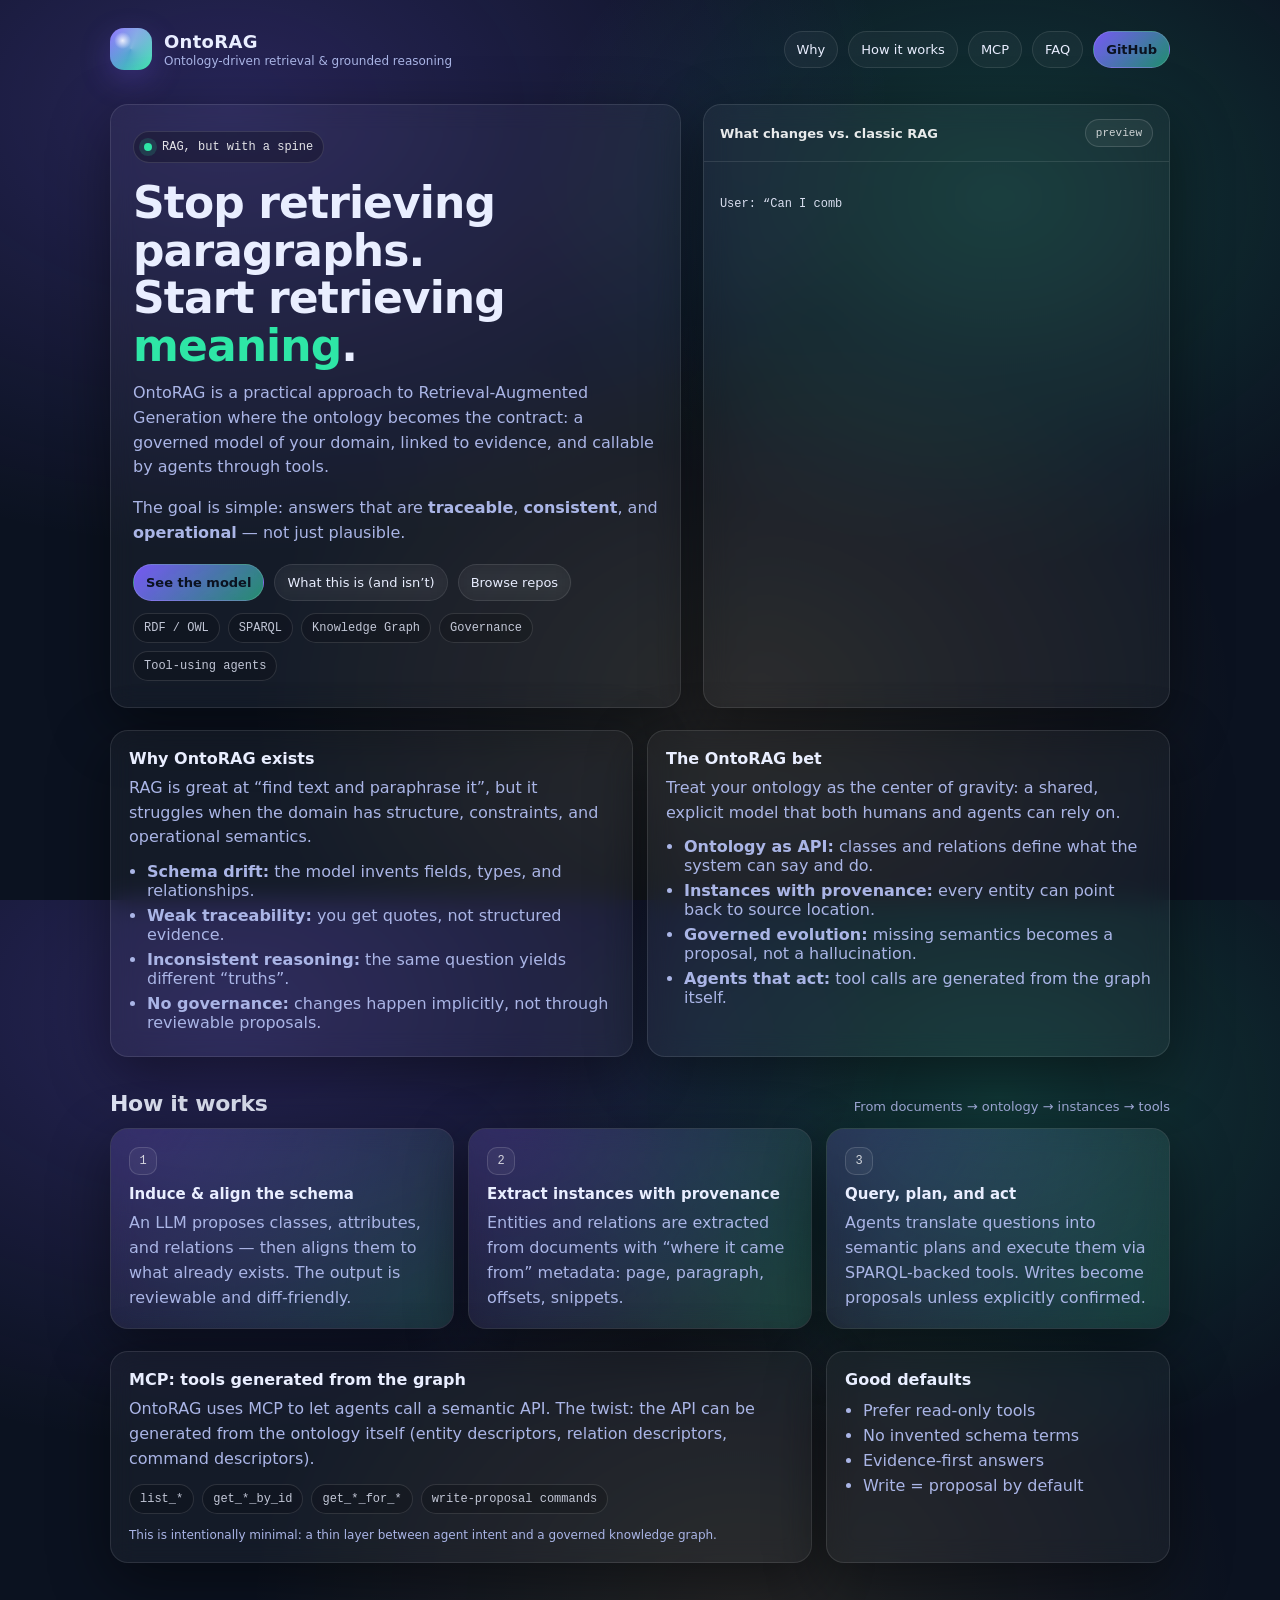
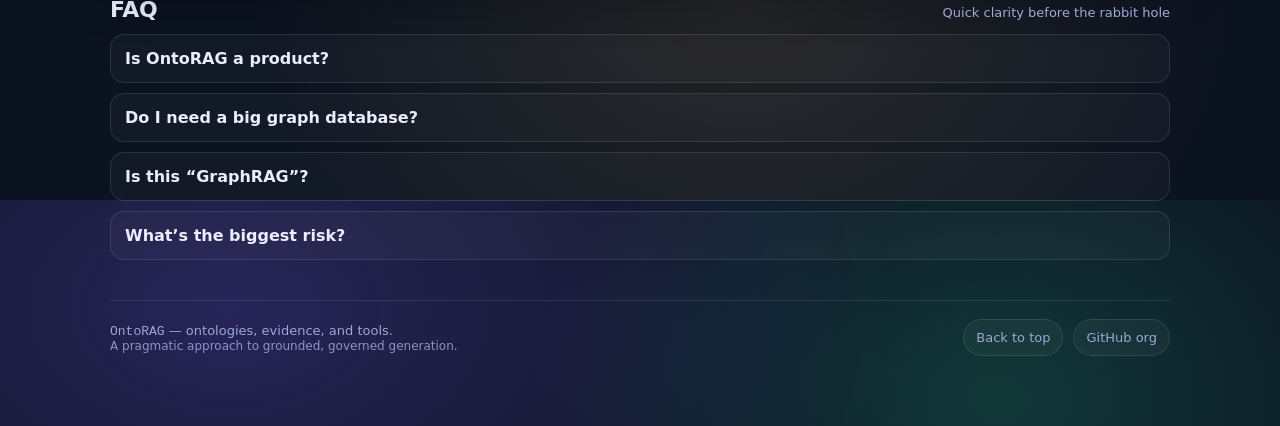
==== index.html @ 4717beee "Add initial index.html with OntoRAG content" ====
<!doctype html>
<html lang="en">
<head>
  <meta charset="utf-8" />
  <meta name="viewport" content="width=device-width, initial-scale=1" />
  <meta name="theme-color" content="#0B1220" />
  <meta name="description" content="OntoRAG — Ontology-driven RAG for governed, explainable knowledge systems." />
  <title>OntoRAG — Ontology-Driven RAG</title>

  <style>
    :root{
      --bg:#0B1220;
      --panel:#0F1A33;
      --text:#E9EEFF;
      --muted:#AAB5E6;
      --line:rgba(255,255,255,.10);
      --accent:#7C5CFF;
      --accent2:#2EE6A6;
      --warning:#FFC857;
      --shadow: 0 18px 60px rgba(0,0,0,.45);
      --radius: 18px;
      --mono: ui-monospace, SFMono-Regular, Menlo, Monaco, Consolas, "Liberation Mono", "Courier New", monospace;
      --sans: ui-sans-serif, system-ui, -apple-system, Segoe UI, Roboto, Helvetica, Arial, "Apple Color Emoji","Segoe UI Emoji";
    }

    *{box-sizing:border-box}
    html,body{height:100%}
    body{
      margin:0;
      font-family:var(--sans);
      color:var(--text);
      background:
        radial-gradient(1200px 800px at 18% 12%, rgba(124,92,255,.25), transparent 55%),
        radial-gradient(900px 700px at 78% 22%, rgba(46,230,166,.18), transparent 52%),
        radial-gradient(900px 700px at 58% 78%, rgba(255,200,87,.10), transparent 55%),
        var(--bg);
      overflow-x:hidden;
    }

    a{color:inherit}
    .wrap{max-width:1100px; margin:0 auto; padding:28px 20px 70px}
    header{
      display:flex; align-items:center; justify-content:space-between;
      gap:16px;
    }
    .brand{
      display:flex; align-items:center; gap:12px;
      text-decoration:none;
    }
    .logo{
      width:42px; height:42px; border-radius:14px;
      background:
        radial-gradient(14px 14px at 30% 30%, rgba(255,255,255,.85), transparent 60%),
        linear-gradient(135deg, rgba(124,92,255,1), rgba(46,230,166,1));
      box-shadow: 0 10px 30px rgba(124,92,255,.25);
      position:relative;
      overflow:hidden;
    }
    .logo::after{
      content:"";
      position:absolute; inset:-40%;
      background: conic-gradient(from 180deg, rgba(255,255,255,.0), rgba(255,255,255,.25), rgba(255,255,255,.0));
      transform:rotate(20deg);
      animation:shine 7s linear infinite;
    }
    @keyframes shine{
      0%{transform:translateX(-20%) rotate(20deg)}
      100%{transform:translateX(20%) rotate(20deg)}
    }
    .brand h1{
      margin:0; font-size:18px; letter-spacing:.3px;
    }
    .brand span{
      display:block; margin-top:2px; font-size:12px; color:var(--muted);
    }

    nav{
      display:flex; gap:10px; flex-wrap:wrap; justify-content:flex-end;
    }
    .btn{
      display:inline-flex; align-items:center; gap:8px;
      padding:10px 12px; border-radius:999px;
      border:1px solid var(--line);
      background: rgba(255,255,255,.04);
      text-decoration:none;
      font-size:13px;
      transition: transform .15s ease, background .15s ease, border-color .15s ease;
      backdrop-filter: blur(10px);
    }
    .btn:hover{transform: translateY(-1px); background: rgba(255,255,255,.06); border-color: rgba(255,255,255,.18)}
    .btn.primary{
      background: linear-gradient(135deg, rgba(124,92,255,.95), rgba(46,230,166,.55));
      border-color: rgba(255,255,255,.14);
      color:#0B1220;
      font-weight:700;
    }

    .hero{
      margin-top:34px;
      display:grid; grid-template-columns: 1.1fr .9fr;
      gap:22px;
      align-items:stretch;
    }
    @media (max-width: 920px){
      .hero{grid-template-columns:1fr}
    }

    .card{
      border:1px solid var(--line);
      border-radius: var(--radius);
      background: rgba(255,255,255,.04);
      box-shadow: var(--shadow);
      backdrop-filter: blur(12px);
    }

    .hero-left{padding:26px 22px}
    .kicker{
      display:inline-flex; align-items:center; gap:10px;
      font-family:var(--mono);
      font-size:12px;
      color:rgba(255,255,255,.88);
      border:1px solid rgba(255,255,255,.12);
      background: rgba(0,0,0,.25);
      padding:8px 10px;
      border-radius:999px;
    }
    .dot{
      width:8px; height:8px; border-radius:99px;
      background: var(--accent2);
      box-shadow: 0 0 0 5px rgba(46,230,166,.15);
    }
    .hero h2{
      margin:16px 0 12px;
      font-size:44px;
      line-height:1.08;
      letter-spacing:-.9px;
    }
    .hero p{
      margin:0 0 16px;
      color:var(--muted);
      font-size:16px;
      line-height:1.55;
      max-width: 62ch;
    }
    .hero .cta{
      margin-top:18px;
      display:flex; gap:10px; flex-wrap:wrap;
    }

    .hero-right{
      padding:0;
      position:relative;
      overflow:hidden;
    }
    .hero-right .topbar{
      display:flex; align-items:center; justify-content:space-between;
      padding:14px 16px;
      border-bottom:1px solid var(--line);
    }
    .hero-right .topbar strong{
      font-size:13px; color:rgba(255,255,255,.90)
    }
    .pill{
      font-family:var(--mono);
      font-size:11px;
      padding:7px 10px;
      border-radius:999px;
      border:1px solid rgba(255,255,255,.14);
      background: rgba(255,255,255,.05);
      color:rgba(255,255,255,.78);
    }
    .terminal{
      padding:14px 16px 18px;
      font-family:var(--mono);
      font-size:12px;
      line-height:1.55;
      color:rgba(233,238,255,.92);
      min-height: 340px;
      white-space:pre-wrap;
    }
    .terminal .muted{color:rgba(170,181,230,.8)}
    .terminal .good{color:rgba(46,230,166,.95)}
    .terminal .warn{color:rgba(255,200,87,.95)}
    .terminal .accent{color:rgba(124,92,255,.95)}
    .terminal .kbd{
      display:inline-block; padding:1px 6px; border-radius:7px;
      border:1px solid rgba(255,255,255,.12);
      background: rgba(255,255,255,.04);
      transform: translateY(-1px);
    }

    .grid{
      margin-top:22px;
      display:grid; gap:14px;
      grid-template-columns: repeat(12, 1fr);
    }
    .g6{grid-column: span 6;}
    .g4{grid-column: span 4;}
    .g8{grid-column: span 8;}
    .g12{grid-column: span 12;}
    @media (max-width: 920px){
      .g6,.g4,.g8{grid-column: span 12;}
    }

    .panel{padding:18px}
    .panel h3{margin:0 0 8px; font-size:16px}
    .panel p{margin:0; color:var(--muted); line-height:1.55}
    .bullets{margin:12px 0 0; padding:0 0 0 18px; color:var(--muted)}
    .bullets li{margin:6px 0}

    .tagrow{display:flex; gap:8px; flex-wrap:wrap; margin-top:12px}
    .tag{
      font-size:12px; padding:7px 10px; border-radius:999px;
      border:1px solid rgba(255,255,255,.12);
      background: rgba(0,0,0,.18);
      color: rgba(233,238,255,.82);
      font-family: var(--mono);
    }

    .section-title{
      margin:34px 0 12px;
      display:flex; align-items:baseline; justify-content:space-between; gap:12px;
    }
    .section-title h2{
      margin:0;
      font-size:22px;
      letter-spacing:-.3px;
    }
    .section-title span{
      color:var(--muted);
      font-size:13px;
    }

    .steps{
      display:grid; grid-template-columns: repeat(12, 1fr); gap:14px;
    }
    .step{grid-column: span 4; padding:18px; position:relative; overflow:hidden}
    @media (max-width: 920px){ .step{grid-column: span 12;} }
    .step .num{
      font-family:var(--mono);
      font-size:12px;
      color:rgba(255,255,255,.78);
      border:1px solid rgba(255,255,255,.14);
      display:inline-flex;
      width:28px; height:28px; align-items:center; justify-content:center;
      border-radius:10px;
      background: rgba(255,255,255,.05);
    }
    .step h4{margin:10px 0 8px; font-size:15px}
    .step p{margin:0; color:var(--muted); line-height:1.55}
    .step::before{
      content:"";
      position:absolute; inset:-60%;
      background: radial-gradient(circle at 30% 30%, rgba(124,92,255,.18), transparent 55%),
                  radial-gradient(circle at 70% 60%, rgba(46,230,166,.12), transparent 55%);
      transform: rotate(10deg);
    }
    .step > *{position:relative}

    .faq details{
      border:1px solid var(--line);
      border-radius: 14px;
      padding: 14px 14px;
      background: rgba(255,255,255,.03);
      margin: 10px 0;
    }
    .faq summary{
      cursor:pointer;
      list-style:none;
      font-weight:600;
    }
    .faq summary::-webkit-details-marker{display:none}
    .faq p{margin:10px 0 0; color:var(--muted); line-height:1.55}

    footer{
      margin-top:40px;
      padding-top:18px;
      border-top:1px solid var(--line);
      display:flex; align-items:center; justify-content:space-between; gap:12px;
      flex-wrap:wrap;
      color:rgba(170,181,230,.9);
      font-size:13px;
    }
    .mono{font-family:var(--mono)}
    .tiny{font-size:12px; color:rgba(170,181,230,.78)}
  </style>
</head>

<body>
  <div class="wrap">
    <header>
      <a class="brand" href="#">
        <div class="logo" aria-hidden="true"></div>
        <div>
          <h1>OntoRAG</h1>
          <span>Ontology-driven retrieval & grounded reasoning</span>
        </div>
      </a>

      <nav>
        <a class="btn" href="#why">Why</a>
        <a class="btn" href="#how">How it works</a>
        <a class="btn" href="#mcp">MCP</a>
        <a class="btn" href="#faq">FAQ</a>
        <a class="btn primary" href="https://github.com/ontorag" target="_blank" rel="noreferrer">GitHub</a>
      </nav>
    </header>

    <section class="hero">
      <div class="card hero-left">
        <div class="kicker">
          <span class="dot" aria-hidden="true"></span>
          <span class="mono">RAG, but with a spine</span>
        </div>

        <h2>Stop retrieving paragraphs.<br/>Start retrieving <span style="color:var(--accent2)">meaning</span>.</h2>

        <p>
          OntoRAG is a practical approach to Retrieval-Augmented Generation where the ontology becomes the contract:
          a governed model of your domain, linked to evidence, and callable by agents through tools.
        </p>

        <p>
          The goal is simple: answers that are <strong>traceable</strong>, <strong>consistent</strong>,
          and <strong>operational</strong> — not just plausible.
        </p>

        <div class="cta">
          <a class="btn primary" href="#how">See the model</a>
          <a class="btn" href="#faq">What this is (and isn’t)</a>
          <a class="btn" href="https://github.com/ontorag" target="_blank" rel="noreferrer">Browse repos</a>
        </div>

        <div class="tagrow">
          <span class="tag">RDF / OWL</span>
          <span class="tag">SPARQL</span>
          <span class="tag">Knowledge Graph</span>
          <span class="tag">Governance</span>
          <span class="tag">Tool-using agents</span>
        </div>
      </div>

      <div class="card hero-right" aria-label="Live overview">
        <div class="topbar">
          <strong>What changes vs. classic RAG</strong>
          <span class="pill">preview</span>
        </div>
        <div class="terminal" id="terminal">
<span class="muted">User:</span> “Can I combine <span class="accent">Seraph</span> + <span class="accent">Syndicate</span> backgrounds?”
<span class="muted">Classic RAG:</span> retrieves chunks → summarizes → might miss constraints

<span class="good">OntoRAG:</span>
1) Map question to ontology: <span class="accent">Background</span>, <span class="accent">canCombineWith</span> (if defined)
2) Query instances + rules (SPARQL)
3) Answer with evidence & provenance
4) If missing rule: propose schema addition (governed)

<span class="warn">Result:</span> grounded answer, plus a clean “what’s missing” report.
        </div>
      </div>
    </section>

    <div class="grid" id="why">
      <div class="card panel g6">
        <h3>Why OntoRAG exists</h3>
        <p>
          RAG is great at “find text and paraphrase it”, but it struggles when the domain has
          structure, constraints, and operational semantics.
        </p>
        <ul class="bullets">
          <li><strong>Schema drift:</strong> the model invents fields, types, and relationships.</li>
          <li><strong>Weak traceability:</strong> you get quotes, not structured evidence.</li>
          <li><strong>Inconsistent reasoning:</strong> the same question yields different “truths”.</li>
          <li><strong>No governance:</strong> changes happen implicitly, not through reviewable proposals.</li>
        </ul>
      </div>

      <div class="card panel g6">
        <h3>The OntoRAG bet</h3>
        <p>
          Treat your ontology as the center of gravity: a shared, explicit model that both humans and agents can rely on.
        </p>
        <ul class="bullets">
          <li><strong>Ontology as API:</strong> classes and relations define what the system can say and do.</li>
          <li><strong>Instances with provenance:</strong> every entity can point back to source location.</li>
          <li><strong>Governed evolution:</strong> missing semantics becomes a proposal, not a hallucination.</li>
          <li><strong>Agents that act:</strong> tool calls are generated from the graph itself.</li>
        </ul>
      </div>
    </div>

    <div class="section-title" id="how">
      <h2>How it works</h2>
      <span>From documents → ontology → instances → tools</span>
    </div>

    <div class="steps">
      <div class="card step">
        <div class="num">1</div>
        <h4>Induce & align the schema</h4>
        <p>
          An LLM proposes classes, attributes, and relations — then aligns them to what already exists.
          The output is reviewable and diff-friendly.
        </p>
      </div>

      <div class="card step">
        <div class="num">2</div>
        <h4>Extract instances with provenance</h4>
        <p>
          Entities and relations are extracted from documents with “where it came from” metadata:
          page, paragraph, offsets, snippets.
        </p>
      </div>

      <div class="card step">
        <div class="num">3</div>
        <h4>Query, plan, and act</h4>
        <p>
          Agents translate questions into semantic plans and execute them via SPARQL-backed tools.
          Writes become proposals unless explicitly confirmed.
        </p>
      </div>
    </div>

    <div class="grid" id="mcp">
      <div class="card panel g8">
        <h3>MCP: tools generated from the graph</h3>
        <p>
          OntoRAG uses MCP to let agents call a semantic API. The twist: the API can be generated from
          the ontology itself (entity descriptors, relation descriptors, command descriptors).
        </p>
        <div class="tagrow">
          <span class="tag">list_*</span>
          <span class="tag">get_*_by_id</span>
          <span class="tag">get_*_for_*</span>
          <span class="tag">write-proposal commands</span>
        </div>
        <p style="margin-top:12px" class="tiny">
          This is intentionally minimal: a thin layer between agent intent and a governed knowledge graph.
        </p>
      </div>

      <div class="card panel g4">
        <h3>Good defaults</h3>
        <ul class="bullets">
          <li>Prefer read-only tools</li>
          <li>No invented schema terms</li>
          <li>Evidence-first answers</li>
          <li>Write = proposal by default</li>
        </ul>
      </div>
    </div>

    <div class="section-title" id="faq">
      <h2>FAQ</h2>
      <span>Quick clarity before the rabbit hole</span>
    </div>

    <div class="faq">
      <details>
        <summary>Is OntoRAG a product?</summary>
        <p>
          Not (yet). Think of it as a reference architecture and an open toolkit that can evolve into product(s).
          The focus is on reproducible patterns: schema cards, provenance, semantic diffs, and tool-driven agents.
        </p>
      </details>

      <details>
        <summary>Do I need a big graph database?</summary>
        <p>
          No. For small/medium setups, two Turtle files (ontology + instances) can be enough.
          As volume grows, you can switch to a SPARQL backend (Blazegraph, QLever, etc.) without changing the mental model.
        </p>
      </details>

      <details>
        <summary>Is this “GraphRAG”?</summary>
        <p>
          It’s adjacent. OntoRAG is about making the ontology explicit and governed, and using it to generate
          reliable tool calls. Graph retrieval is part of it, but the emphasis is on semantic contracts and stewardship.
        </p>
      </details>

      <details>
        <summary>What’s the biggest risk?</summary>
        <p>
          Alignment quality. If extraction drifts or mappings are sloppy, the graph becomes noisy.
          OntoRAG assumes governance: review loops, confidence thresholds, and “propose, don’t overwrite”.
        </p>
      </details>
    </div>

    <footer>
      <div>
        <span class="mono">OntoRAG</span> — ontologies, evidence, and tools.
        <div class="tiny">A pragmatic approach to grounded, governed generation.</div>
      </div>
      <div style="display:flex; gap:10px; flex-wrap:wrap; justify-content:flex-end;">
        <a class="btn" href="#top" onclick="window.scrollTo({top:0,behavior:'smooth'}); return false;">Back to top</a>
        <a class="btn" href="https://github.com/ontorag" target="_blank" rel="noreferrer">GitHub org</a>
      </div>
    </footer>
  </div>

  <script>
    // Tiny terminal “typing” effect: subtle, not cringe.
    (function(){
      const el = document.getElementById("terminal");
      const full = el.textContent;
      el.textContent = "";
      let i = 0;
      const speed = 6; // lower = faster
      function tick(){
        i += 2;
        el.textContent = full.slice(0, i);
        if (i < full.length) requestAnimationFrame(tick);
      }
      // start only after first paint
      requestAnimationFrame(tick);
    })();
  </script>
</body>
</html>
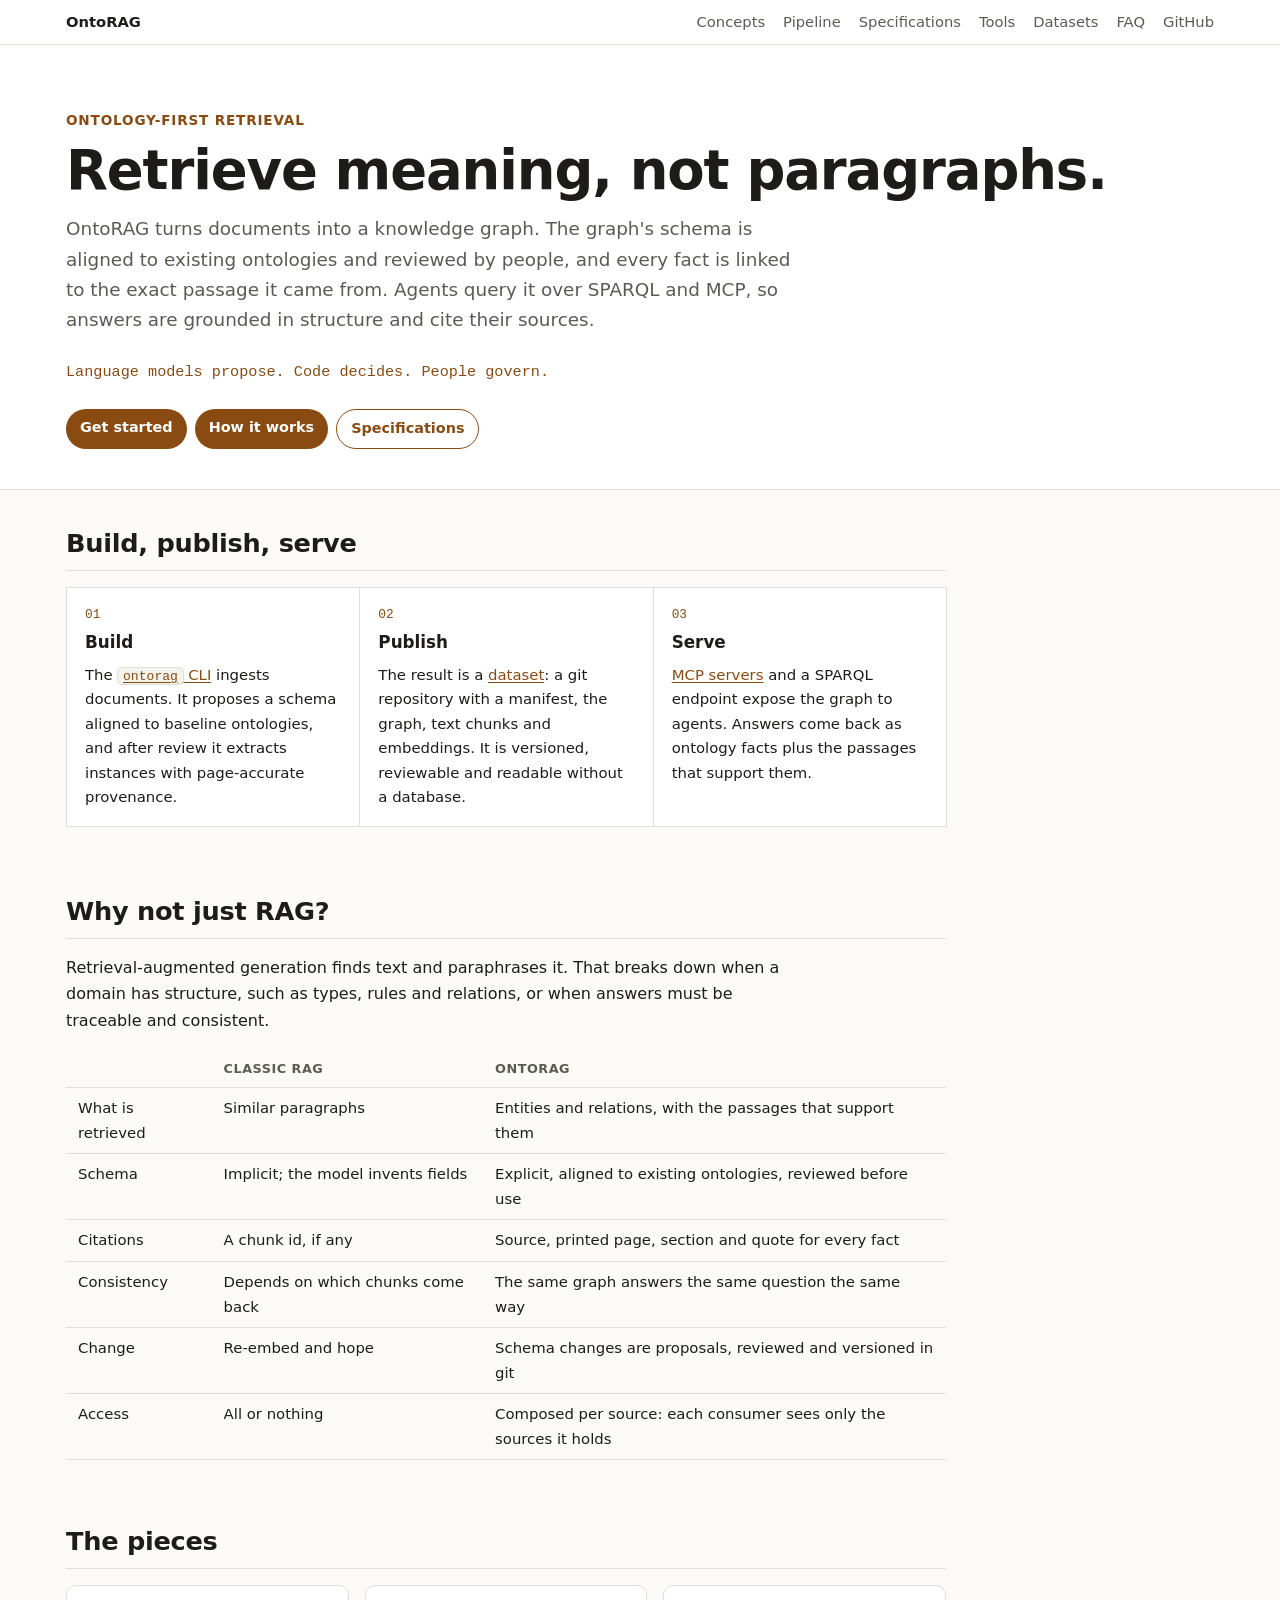
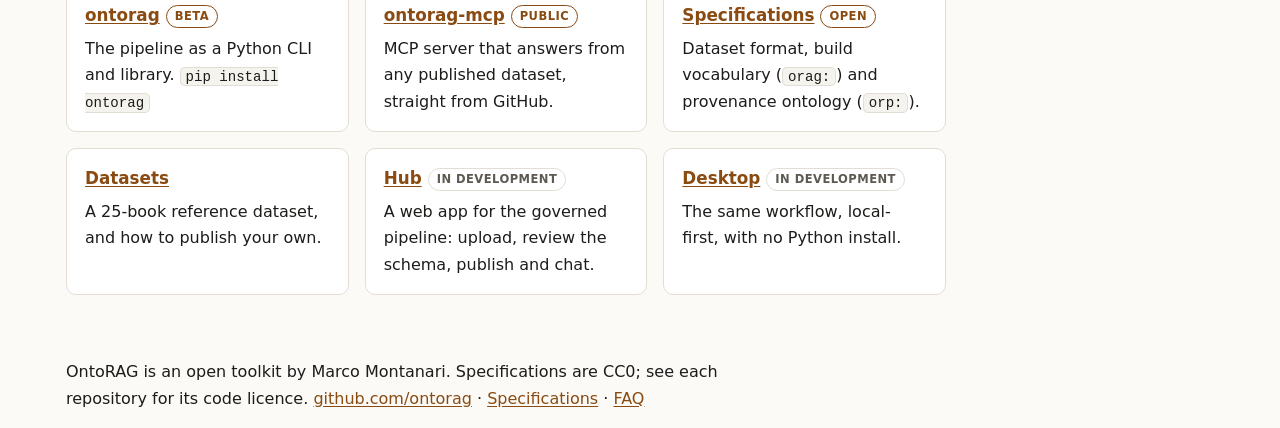
==== commit efa47b8e: "Restructure ontorag.org into a multi-page site Home, Concepts, Pipeline, Specifications, Tools, Data" ====
--- a/index.html
+++ b/index.html
@@ -1,524 +1,81 @@
 <!doctype html>
 <html lang="en">
 <head>
-  <meta charset="utf-8" />
-  <meta name="viewport" content="width=device-width, initial-scale=1" />
-  <meta name="theme-color" content="#0B1220" />
-  <meta name="description" content="OntoRAG — Ontology-driven RAG for governed, explainable knowledge systems." />
-  <title>OntoRAG — Ontology-Driven RAG</title>
+<meta charset="utf-8">
+<meta name="viewport" content="width=device-width, initial-scale=1">
+<title>OntoRAG</title>
+<meta name="description" content="OntoRAG turns documents into a governed knowledge graph, linked to the passages it came from, and serves it to agents over SPARQL and MCP.">
+<link rel="stylesheet" href="assets/site.css">
+<link rel="icon" href="assets/favicon.svg" type="image/svg+xml">
+</head>
+<body>
+<nav class="sitebar" aria-label="OntoRAG">
+  <div class="wrap">
+    <a class="brand" href="./">OntoRAG</a>
+    <a href="concepts/">Concepts</a>
+    <a href="pipeline/">Pipeline</a>
+    <a href="specs/">Specifications</a>
+    <a href="tools/">Tools</a>
+    <a href="datasets/">Datasets</a>
+    <a href="faq/">FAQ</a>
+    <a href="https://github.com/ontorag">GitHub</a>
+  </div>
+</nav>
 
-  <style>
-    :root{
-      --bg:#0B1220;
-      --panel:#0F1A33;
-      --text:#E9EEFF;
-      --muted:#AAB5E6;
-      --line:rgba(255,255,255,.10);
-      --accent:#7C5CFF;
-      --accent2:#2EE6A6;
-      --warning:#FFC857;
-      --shadow: 0 18px 60px rgba(0,0,0,.45);
-      --radius: 18px;
-      --mono: ui-monospace, SFMono-Regular, Menlo, Monaco, Consolas, "Liberation Mono", "Courier New", monospace;
-      --sans: ui-sans-serif, system-ui, -apple-system, Segoe UI, Roboto, Helvetica, Arial, "Apple Color Emoji","Segoe UI Emoji";
-    }
-
-    *{box-sizing:border-box}
-    html,body{height:100%}
-    body{
-      margin:0;
-      font-family:var(--sans);
-      color:var(--text);
-      background:
-        radial-gradient(1200px 800px at 18% 12%, rgba(124,92,255,.25), transparent 55%),
-        radial-gradient(900px 700px at 78% 22%, rgba(46,230,166,.18), transparent 52%),
-        radial-gradient(900px 700px at 58% 78%, rgba(255,200,87,.10), transparent 55%),
-        var(--bg);
-      overflow-x:hidden;
-    }
-
-    a{color:inherit}
-    .wrap{max-width:1100px; margin:0 auto; padding:28px 20px 70px}
-    header{
-      display:flex; align-items:center; justify-content:space-between;
-      gap:16px;
-    }
-    .brand{
-      display:flex; align-items:center; gap:12px;
-      text-decoration:none;
-    }
-    .logo{
-      width:42px; height:42px; border-radius:14px;
-      background:
-        radial-gradient(14px 14px at 30% 30%, rgba(255,255,255,.85), transparent 60%),
-        linear-gradient(135deg, rgba(124,92,255,1), rgba(46,230,166,1));
-      box-shadow: 0 10px 30px rgba(124,92,255,.25);
-      position:relative;
-      overflow:hidden;
-    }
-    .logo::after{
-      content:"";
-      position:absolute; inset:-40%;
-      background: conic-gradient(from 180deg, rgba(255,255,255,.0), rgba(255,255,255,.25), rgba(255,255,255,.0));
-      transform:rotate(20deg);
-      animation:shine 7s linear infinite;
-    }
-    @keyframes shine{
-      0%{transform:translateX(-20%) rotate(20deg)}
-      100%{transform:translateX(20%) rotate(20deg)}
-    }
-    .brand h1{
-      margin:0; font-size:18px; letter-spacing:.3px;
-    }
-    .brand span{
-      display:block; margin-top:2px; font-size:12px; color:var(--muted);
-    }
-
-    nav{
-      display:flex; gap:10px; flex-wrap:wrap; justify-content:flex-end;
-    }
-    .btn{
-      display:inline-flex; align-items:center; gap:8px;
-      padding:10px 12px; border-radius:999px;
-      border:1px solid var(--line);
-      background: rgba(255,255,255,.04);
-      text-decoration:none;
-      font-size:13px;
-      transition: transform .15s ease, background .15s ease, border-color .15s ease;
-      backdrop-filter: blur(10px);
-    }
-    .btn:hover{transform: translateY(-1px); background: rgba(255,255,255,.06); border-color: rgba(255,255,255,.18)}
-    .btn.primary{
-      background: linear-gradient(135deg, rgba(124,92,255,.95), rgba(46,230,166,.55));
-      border-color: rgba(255,255,255,.14);
-      color:#0B1220;
-      font-weight:700;
-    }
-
-    .hero{
-      margin-top:34px;
-      display:grid; grid-template-columns: 1.1fr .9fr;
-      gap:22px;
-      align-items:stretch;
-    }
-    @media (max-width: 920px){
-      .hero{grid-template-columns:1fr}
-    }
-
-    .card{
-      border:1px solid var(--line);
-      border-radius: var(--radius);
-      background: rgba(255,255,255,.04);
-      box-shadow: var(--shadow);
-      backdrop-filter: blur(12px);
-    }
-
-    .hero-left{padding:26px 22px}
-    .kicker{
-      display:inline-flex; align-items:center; gap:10px;
-      font-family:var(--mono);
-      font-size:12px;
-      color:rgba(255,255,255,.88);
-      border:1px solid rgba(255,255,255,.12);
-      background: rgba(0,0,0,.25);
-      padding:8px 10px;
-      border-radius:999px;
-    }
-    .dot{
-      width:8px; height:8px; border-radius:99px;
-      background: var(--accent2);
-      box-shadow: 0 0 0 5px rgba(46,230,166,.15);
-    }
-    .hero h2{
-      margin:16px 0 12px;
-      font-size:44px;
-      line-height:1.08;
-      letter-spacing:-.9px;
-    }
-    .hero p{
-      margin:0 0 16px;
-      color:var(--muted);
-      font-size:16px;
-      line-height:1.55;
-      max-width: 62ch;
-    }
-    .hero .cta{
-      margin-top:18px;
-      display:flex; gap:10px; flex-wrap:wrap;
-    }
-
-    .hero-right{
-      padding:0;
-      position:relative;
-      overflow:hidden;
-    }
-    .hero-right .topbar{
-      display:flex; align-items:center; justify-content:space-between;
-      padding:14px 16px;
-      border-bottom:1px solid var(--line);
-    }
-    .hero-right .topbar strong{
-      font-size:13px; color:rgba(255,255,255,.90)
-    }
-    .pill{
-      font-family:var(--mono);
-      font-size:11px;
-      padding:7px 10px;
-      border-radius:999px;
-      border:1px solid rgba(255,255,255,.14);
-      background: rgba(255,255,255,.05);
-      color:rgba(255,255,255,.78);
-    }
-    .terminal{
-      padding:14px 16px 18px;
-      font-family:var(--mono);
-      font-size:12px;
-      line-height:1.55;
-      color:rgba(233,238,255,.92);
-      min-height: 340px;
-      white-space:pre-wrap;
-    }
-    .terminal .muted{color:rgba(170,181,230,.8)}
-    .terminal .good{color:rgba(46,230,166,.95)}
-    .terminal .warn{color:rgba(255,200,87,.95)}
-    .terminal .accent{color:rgba(124,92,255,.95)}
-    .terminal .kbd{
-      display:inline-block; padding:1px 6px; border-radius:7px;
-      border:1px solid rgba(255,255,255,.12);
-      background: rgba(255,255,255,.04);
-      transform: translateY(-1px);
-    }
-
-    .grid{
-      margin-top:22px;
-      display:grid; gap:14px;
-      grid-template-columns: repeat(12, 1fr);
-    }
-    .g6{grid-column: span 6;}
-    .g4{grid-column: span 4;}
-    .g8{grid-column: span 8;}
-    .g12{grid-column: span 12;}
-    @media (max-width: 920px){
-      .g6,.g4,.g8{grid-column: span 12;}
-    }
-
-    .panel{padding:18px}
-    .panel h3{margin:0 0 8px; font-size:16px}
-    .panel p{margin:0; color:var(--muted); line-height:1.55}
-    .bullets{margin:12px 0 0; padding:0 0 0 18px; color:var(--muted)}
-    .bullets li{margin:6px 0}
-
-    .tagrow{display:flex; gap:8px; flex-wrap:wrap; margin-top:12px}
-    .tag{
-      font-size:12px; padding:7px 10px; border-radius:999px;
-      border:1px solid rgba(255,255,255,.12);
-      background: rgba(0,0,0,.18);
-      color: rgba(233,238,255,.82);
-      font-family: var(--mono);
-    }
-
-    .section-title{
-      margin:34px 0 12px;
-      display:flex; align-items:baseline; justify-content:space-between; gap:12px;
-    }
-    .section-title h2{
-      margin:0;
-      font-size:22px;
-      letter-spacing:-.3px;
-    }
-    .section-title span{
-      color:var(--muted);
-      font-size:13px;
-    }
-
-    .steps{
-      display:grid; grid-template-columns: repeat(12, 1fr); gap:14px;
-    }
-    .step{grid-column: span 4; padding:18px; position:relative; overflow:hidden}
-    @media (max-width: 920px){ .step{grid-column: span 12;} }
-    .step .num{
-      font-family:var(--mono);
-      font-size:12px;
-      color:rgba(255,255,255,.78);
-      border:1px solid rgba(255,255,255,.14);
-      display:inline-flex;
-      width:28px; height:28px; align-items:center; justify-content:center;
-      border-radius:10px;
-      background: rgba(255,255,255,.05);
-    }
-    .step h4{margin:10px 0 8px; font-size:15px}
-    .step p{margin:0; color:var(--muted); line-height:1.55}
-    .step::before{
-      content:"";
-      position:absolute; inset:-60%;
-      background: radial-gradient(circle at 30% 30%, rgba(124,92,255,.18), transparent 55%),
-                  radial-gradient(circle at 70% 60%, rgba(46,230,166,.12), transparent 55%);
-      transform: rotate(10deg);
-    }
-    .step > *{position:relative}
-
-    .faq details{
-      border:1px solid var(--line);
-      border-radius: 14px;
-      padding: 14px 14px;
-      background: rgba(255,255,255,.03);
-      margin: 10px 0;
-    }
-    .faq summary{
-      cursor:pointer;
-      list-style:none;
-      font-weight:600;
-    }
-    .faq summary::-webkit-details-marker{display:none}
-    .faq p{margin:10px 0 0; color:var(--muted); line-height:1.55}
-
-    footer{
-      margin-top:40px;
-      padding-top:18px;
-      border-top:1px solid var(--line);
-      display:flex; align-items:center; justify-content:space-between; gap:12px;
-      flex-wrap:wrap;
-      color:rgba(170,181,230,.9);
-      font-size:13px;
-    }
-    .mono{font-family:var(--mono)}
-    .tiny{font-size:12px; color:rgba(170,181,230,.78)}
-  </style>
-</head>
-
-<body>
+<header class="masthead hero">
   <div class="wrap">
-    <header>
-      <a class="brand" href="#">
-        <div class="logo" aria-hidden="true"></div>
-        <div>
-          <h1>OntoRAG</h1>
-          <span>Ontology-driven retrieval & grounded reasoning</span>
-        </div>
-      </a>
-
-      <nav>
-        <a class="btn" href="#why">Why</a>
-        <a class="btn" href="#how">How it works</a>
-        <a class="btn" href="#mcp">MCP</a>
-        <a class="btn" href="#faq">FAQ</a>
-        <a class="btn primary" href="https://github.com/ontorag" target="_blank" rel="noreferrer">GitHub</a>
-      </nav>
-    </header>
-
-    <section class="hero">
-      <div class="card hero-left">
-        <div class="kicker">
-          <span class="dot" aria-hidden="true"></span>
-          <span class="mono">RAG, but with a spine</span>
-        </div>
-
-        <h2>Stop retrieving paragraphs.<br/>Start retrieving <span style="color:var(--accent2)">meaning</span>.</h2>
-
-        <p>
-          OntoRAG is a practical approach to Retrieval-Augmented Generation where the ontology becomes the contract:
-          a governed model of your domain, linked to evidence, and callable by agents through tools.
-        </p>
-
-        <p>
-          The goal is simple: answers that are <strong>traceable</strong>, <strong>consistent</strong>,
-          and <strong>operational</strong> — not just plausible.
-        </p>
-
-        <div class="cta">
-          <a class="btn primary" href="#how">See the model</a>
-          <a class="btn" href="#faq">What this is (and isn’t)</a>
-          <a class="btn" href="https://github.com/ontorag" target="_blank" rel="noreferrer">Browse repos</a>
-        </div>
-
-        <div class="tagrow">
-          <span class="tag">RDF / OWL</span>
-          <span class="tag">SPARQL</span>
-          <span class="tag">Knowledge Graph</span>
-          <span class="tag">Governance</span>
-          <span class="tag">Tool-using agents</span>
-        </div>
-      </div>
-
-      <div class="card hero-right" aria-label="Live overview">
-        <div class="topbar">
-          <strong>What changes vs. classic RAG</strong>
-          <span class="pill">preview</span>
-        </div>
-        <div class="terminal" id="terminal">
-<span class="muted">User:</span> “Can I combine <span class="accent">Seraph</span> + <span class="accent">Syndicate</span> backgrounds?”
-<span class="muted">Classic RAG:</span> retrieves chunks → summarizes → might miss constraints
-
-<span class="good">OntoRAG:</span>
-1) Map question to ontology: <span class="accent">Background</span>, <span class="accent">canCombineWith</span> (if defined)
-2) Query instances + rules (SPARQL)
-3) Answer with evidence & provenance
-4) If missing rule: propose schema addition (governed)
-
-<span class="warn">Result:</span> grounded answer, plus a clean “what’s missing” report.
-        </div>
-      </div>
-    </section>
-
-    <div class="grid" id="why">
-      <div class="card panel g6">
-        <h3>Why OntoRAG exists</h3>
-        <p>
-          RAG is great at “find text and paraphrase it”, but it struggles when the domain has
-          structure, constraints, and operational semantics.
-        </p>
-        <ul class="bullets">
-          <li><strong>Schema drift:</strong> the model invents fields, types, and relationships.</li>
-          <li><strong>Weak traceability:</strong> you get quotes, not structured evidence.</li>
-          <li><strong>Inconsistent reasoning:</strong> the same question yields different “truths”.</li>
-          <li><strong>No governance:</strong> changes happen implicitly, not through reviewable proposals.</li>
-        </ul>
-      </div>
-
-      <div class="card panel g6">
-        <h3>The OntoRAG bet</h3>
-        <p>
-          Treat your ontology as the center of gravity: a shared, explicit model that both humans and agents can rely on.
-        </p>
-        <ul class="bullets">
-          <li><strong>Ontology as API:</strong> classes and relations define what the system can say and do.</li>
-          <li><strong>Instances with provenance:</strong> every entity can point back to source location.</li>
-          <li><strong>Governed evolution:</strong> missing semantics becomes a proposal, not a hallucination.</li>
-          <li><strong>Agents that act:</strong> tool calls are generated from the graph itself.</li>
-        </ul>
-      </div>
-    </div>
-
-    <div class="section-title" id="how">
-      <h2>How it works</h2>
-      <span>From documents → ontology → instances → tools</span>
-    </div>
-
-    <div class="steps">
-      <div class="card step">
-        <div class="num">1</div>
-        <h4>Induce & align the schema</h4>
-        <p>
-          An LLM proposes classes, attributes, and relations — then aligns them to what already exists.
-          The output is reviewable and diff-friendly.
-        </p>
-      </div>
-
-      <div class="card step">
-        <div class="num">2</div>
-        <h4>Extract instances with provenance</h4>
-        <p>
-          Entities and relations are extracted from documents with “where it came from” metadata:
-          page, paragraph, offsets, snippets.
-        </p>
-      </div>
-
-      <div class="card step">
-        <div class="num">3</div>
-        <h4>Query, plan, and act</h4>
-        <p>
-          Agents translate questions into semantic plans and execute them via SPARQL-backed tools.
-          Writes become proposals unless explicitly confirmed.
-        </p>
-      </div>
-    </div>
-
-    <div class="grid" id="mcp">
-      <div class="card panel g8">
-        <h3>MCP: tools generated from the graph</h3>
-        <p>
-          OntoRAG uses MCP to let agents call a semantic API. The twist: the API can be generated from
-          the ontology itself (entity descriptors, relation descriptors, command descriptors).
-        </p>
-        <div class="tagrow">
-          <span class="tag">list_*</span>
-          <span class="tag">get_*_by_id</span>
-          <span class="tag">get_*_for_*</span>
-          <span class="tag">write-proposal commands</span>
-        </div>
-        <p style="margin-top:12px" class="tiny">
-          This is intentionally minimal: a thin layer between agent intent and a governed knowledge graph.
-        </p>
-      </div>
-
-      <div class="card panel g4">
-        <h3>Good defaults</h3>
-        <ul class="bullets">
-          <li>Prefer read-only tools</li>
-          <li>No invented schema terms</li>
-          <li>Evidence-first answers</li>
-          <li>Write = proposal by default</li>
-        </ul>
-      </div>
-    </div>
-
-    <div class="section-title" id="faq">
-      <h2>FAQ</h2>
-      <span>Quick clarity before the rabbit hole</span>
-    </div>
-
-    <div class="faq">
-      <details>
-        <summary>Is OntoRAG a product?</summary>
-        <p>
-          Not (yet). Think of it as a reference architecture and an open toolkit that can evolve into product(s).
-          The focus is on reproducible patterns: schema cards, provenance, semantic diffs, and tool-driven agents.
-        </p>
-      </details>
-
-      <details>
-        <summary>Do I need a big graph database?</summary>
-        <p>
-          No. For small/medium setups, two Turtle files (ontology + instances) can be enough.
-          As volume grows, you can switch to a SPARQL backend (Blazegraph, QLever, etc.) without changing the mental model.
-        </p>
-      </details>
-
-      <details>
-        <summary>Is this “GraphRAG”?</summary>
-        <p>
-          It’s adjacent. OntoRAG is about making the ontology explicit and governed, and using it to generate
-          reliable tool calls. Graph retrieval is part of it, but the emphasis is on semantic contracts and stewardship.
-        </p>
-      </details>
-
-      <details>
-        <summary>What’s the biggest risk?</summary>
-        <p>
-          Alignment quality. If extraction drifts or mappings are sloppy, the graph becomes noisy.
-          OntoRAG assumes governance: review loops, confidence thresholds, and “propose, don’t overwrite”.
-        </p>
-      </details>
-    </div>
-
-    <footer>
-      <div>
-        <span class="mono">OntoRAG</span> — ontologies, evidence, and tools.
-        <div class="tiny">A pragmatic approach to grounded, governed generation.</div>
-      </div>
-      <div style="display:flex; gap:10px; flex-wrap:wrap; justify-content:flex-end;">
-        <a class="btn" href="#top" onclick="window.scrollTo({top:0,behavior:'smooth'}); return false;">Back to top</a>
-        <a class="btn" href="https://github.com/ontorag" target="_blank" rel="noreferrer">GitHub org</a>
-      </div>
-    </footer>
+    <p class="eyebrow">Ontology-first retrieval</p>
+    <h1>Retrieve meaning, not paragraphs.</h1>
+    <p class="lede">OntoRAG turns documents into a knowledge graph. The graph's schema is aligned to existing ontologies and reviewed by people, and every fact is linked to the exact passage it came from. Agents query it over SPARQL and MCP, so answers are grounded in structure and cite their sources.</p>
+    <p class="motto">Language models propose. Code decides. People govern.</p>
+    <p class="downloads">
+      <a class="button" href="pipeline/">Get started</a>
+      <a class="button" href="concepts/">How it works</a>
+      <a class="button ghost" href="specs/">Specifications</a>
+    </p>
   </div>
-
-  <script>
-    // Tiny terminal “typing” effect: subtle, not cringe.
-    (function(){
-      const el = document.getElementById("terminal");
-      const full = el.textContent;
-      el.textContent = "";
-      let i = 0;
-      const speed = 6; // lower = faster
-      function tick(){
-        i += 2;
-        el.textContent = full.slice(0, i);
-        if (i < full.length) requestAnimationFrame(tick);
-      }
-      // start only after first paint
-      requestAnimationFrame(tick);
-    })();
-  </script>
+</header>
+<main class="wrap page">
+<section>
+  <h2>Build, publish, serve</h2>
+  <div class="flow">
+    <div><h3>Build</h3><p>The <a href="tools/#cli"><code>ontorag</code> CLI</a> ingests documents. It proposes a schema aligned to baseline ontologies, and after review it extracts instances with page-accurate provenance.</p></div>
+    <div><h3>Publish</h3><p>The result is a <a href="specs/#dataset">dataset</a>: a git repository with a manifest, the graph, text chunks and embeddings. It is versioned, reviewable and readable without a database.</p></div>
+    <div><h3>Serve</h3><p><a href="tools/#mcp">MCP servers</a> and a SPARQL endpoint expose the graph to agents. Answers come back as ontology facts plus the passages that support them.</p></div>
+  </div>
+</section>
+<section>
+  <h2>Why not just RAG?</h2>
+  <p>Retrieval-augmented generation finds text and paraphrases it. That breaks down when a domain has structure, such as types, rules and relations, or when answers must be traceable and consistent.</p>
+  <table>
+    <thead><tr><th></th><th>Classic RAG</th><th>OntoRAG</th></tr></thead>
+    <tbody>
+      <tr><td>What is retrieved</td><td>Similar paragraphs</td><td>Entities and relations, with the passages that support them</td></tr>
+      <tr><td>Schema</td><td>Implicit; the model invents fields</td><td>Explicit, aligned to existing ontologies, reviewed before use</td></tr>
+      <tr><td>Citations</td><td>A chunk id, if any</td><td>Source, printed page, section and quote for every fact</td></tr>
+      <tr><td>Consistency</td><td>Depends on which chunks come back</td><td>The same graph answers the same question the same way</td></tr>
+      <tr><td>Change</td><td>Re-embed and hope</td><td>Schema changes are proposals, reviewed and versioned in git</td></tr>
+      <tr><td>Access</td><td>All or nothing</td><td>Composed per source: each consumer sees only the sources it holds</td></tr>
+    </tbody>
+  </table>
+</section>
+<section>
+  <h2>The pieces</h2>
+  <div class="grid">
+    <div class="card"><h3><a href="tools/#cli">ontorag</a><span class="badge live">Beta</span></h3><p>The pipeline as a Python CLI and library. <code>pip install ontorag</code></p></div>
+    <div class="card"><h3><a href="tools/#mcp">ontorag-mcp</a><span class="badge live">Public</span></h3><p>MCP server that answers from any published dataset, straight from GitHub.</p></div>
+    <div class="card"><h3><a href="specs/">Specifications</a><span class="badge live">Open</span></h3><p>Dataset format, build vocabulary (<code>orag:</code>) and provenance ontology (<code>orp:</code>).</p></div>
+    <div class="card"><h3><a href="datasets/">Datasets</a></h3><p>A 25-book reference dataset, and how to publish your own.</p></div>
+    <div class="card"><h3><a href="tools/#hub">Hub</a><span class="badge">In development</span></h3><p>A web app for the governed pipeline: upload, review the schema, publish and chat.</p></div>
+    <div class="card"><h3><a href="tools/#desktop">Desktop</a><span class="badge">In development</span></h3><p>The same workflow, local-first, with no Python install.</p></div>
+  </div>
+</section>
+</main>
+<footer class="wrap footer">
+  <p>OntoRAG is an open toolkit by Marco Montanari. Specifications are CC0; see each repository for its code licence.
+  <a href="https://github.com/ontorag">github.com/ontorag</a> ·
+  <a href="specs/">Specifications</a> ·
+  <a href="faq/">FAQ</a></p>
+</footer>
 </body>
 </html>
--- a/assets/site.css
+++ b/assets/site.css
@@ -0,0 +1,143 @@
+:root {
+  --bg: #fbfaf7;
+  --surface: #ffffff;
+  --surface-2: #f3f1ec;
+  --text: #1d1c1a;
+  --muted: #5d5a53;
+  --border: #e2ded5;
+  --accent: #8a4b12;
+  --accent-soft: #f6ebdf;
+  --code-bg: #f5f3ee;
+  --radius: 10px;
+  --font: "Inter", system-ui, -apple-system, "Segoe UI", Roboto, sans-serif;
+  --mono: "JetBrains Mono", ui-monospace, SFMono-Regular, Menlo, Consolas, monospace;
+  color-scheme: light;
+}
+@media (prefers-color-scheme: dark) {
+  :root {
+    --bg: #151412;
+    --surface: #1d1c19;
+    --surface-2: #25231f;
+    --text: #ebe7df;
+    --muted: #a8a295;
+    --border: #36332d;
+    --accent: #e3a468;
+    --accent-soft: #2e241a;
+    --code-bg: #1a1916;
+    color-scheme: dark;
+  }
+}
+
+* { box-sizing: border-box; }
+html { scroll-behavior: smooth; }
+body {
+  margin: 0;
+  background: var(--bg);
+  color: var(--text);
+  font: 16px/1.65 var(--font);
+  -webkit-font-smoothing: antialiased;
+}
+a { color: var(--accent); text-underline-offset: 2px; }
+code, pre { font-family: var(--mono); font-size: 0.88em; }
+:not(pre) > code { background: var(--code-bg); border: 1px solid var(--border); border-radius: 5px; padding: 0.05em 0.35em; }
+pre {
+  background: var(--code-bg);
+  border: 1px solid var(--border);
+  border-radius: var(--radius);
+  padding: 14px 16px;
+  overflow-x: auto;
+  line-height: 1.5;
+}
+
+.wrap { max-width: 1180px; margin: 0 auto; padding: 0 16px; }
+
+/* masthead */
+.masthead { border-bottom: 1px solid var(--border); background: var(--surface); padding: 48px 0 32px; }
+.eyebrow { margin: 0 0 8px; color: var(--accent); font-weight: 600; font-size: 0.85rem; letter-spacing: 0.06em; text-transform: uppercase; }
+h1 { margin: 0 0 12px; font-size: clamp(1.9rem, 4vw, 2.8rem); line-height: 1.15; letter-spacing: -0.02em; }
+.lede { max-width: 62ch; margin: 0 0 24px; font-size: 1.15rem; color: var(--muted); }
+.facts { display: grid; grid-template-columns: repeat(auto-fit, minmax(220px, 1fr)); gap: 12px 24px; margin: 0 0 24px; }
+.facts div { min-width: 0; }
+.facts dt { font-size: 0.78rem; text-transform: uppercase; letter-spacing: 0.05em; color: var(--muted); }
+.facts dd { margin: 2px 0 0; overflow-wrap: anywhere; }
+.downloads { display: flex; flex-wrap: wrap; gap: 8px; margin: 0; }
+.button {
+  display: inline-block; padding: 7px 14px; border-radius: 999px;
+  background: var(--accent); color: var(--surface); text-decoration: none; font-weight: 600; font-size: 0.9rem;
+}
+.button.ghost { background: transparent; color: var(--accent); border: 1px solid var(--accent); }
+
+/* layout */
+.layout { display: grid; grid-template-columns: 240px minmax(0, 1fr); gap: 48px; padding-top: 32px; }
+.toc { position: sticky; top: 16px; align-self: start; max-height: calc(100vh - 32px); overflow-y: auto; font-size: 0.92rem; }
+.toc-title { font-weight: 700; margin: 0 0 8px; }
+.toc ol { list-style: none; margin: 0; padding: 0; }
+.toc li { margin: 4px 0; }
+.toc a { color: var(--muted); text-decoration: none; }
+.toc a:hover { color: var(--accent); }
+.toc ol.terms { margin: 6px 0 0 10px; padding-left: 10px; border-left: 1px solid var(--border); font-family: var(--mono); font-size: 0.8rem; }
+@media (max-width: 860px) {
+  .layout { grid-template-columns: 1fr; gap: 16px; }
+  .toc { position: static; max-height: none; border: 1px solid var(--border); border-radius: var(--radius); padding: 12px 16px; background: var(--surface); }
+  .toc ol.terms { display: none; }
+}
+
+main { min-width: 0; }
+section { padding-bottom: 24px; scroll-margin-top: 16px; }
+h2 { font-size: 1.6rem; margin: 32px 0 12px; letter-spacing: -0.01em; border-bottom: 1px solid var(--border); padding-bottom: 6px; }
+section:first-child h2 { margin-top: 0; }
+h3 { font-size: 1.15rem; margin: 28px 0 8px; }
+h4 { margin: 0 0 6px; }
+p, li { max-width: 72ch; }
+.note { background: var(--accent-soft); border-left: 3px solid var(--accent); padding: 10px 14px; border-radius: 0 var(--radius) var(--radius) 0; }
+.rules li { margin-bottom: 8px; }
+
+table { width: 100%; border-collapse: collapse; margin: 12px 0 20px; font-size: 0.93rem; display: block; overflow-x: auto; }
+th, td { text-align: left; vertical-align: top; padding: 8px 12px; border-bottom: 1px solid var(--border); }
+th { font-size: 0.8rem; text-transform: uppercase; letter-spacing: 0.04em; color: var(--muted); }
+
+.split { display: grid; grid-template-columns: repeat(auto-fit, minmax(260px, 1fr)); gap: 16px; margin: 12px 0 16px; }
+.card { background: var(--surface); border: 1px solid var(--border); border-radius: var(--radius); padding: 16px 18px; }
+.card p { margin: 0; }
+
+.citation-demo { font-family: var(--mono); font-size: 0.9rem; background: var(--surface); border: 1px dashed var(--border); border-radius: var(--radius); padding: 10px 14px; }
+.citation-demo span { color: var(--accent); }
+
+.diagram { margin: 12px 0 0; background: var(--surface); border: 1px solid var(--border); border-radius: var(--radius); padding: 16px; overflow-x: auto; }
+
+.diagram figcaption { color: var(--muted); font-size: 0.88rem; margin-top: 8px; }
+
+/* site-wide bar shared by ontorag.org pages */
+.sitebar { background: var(--surface); border-bottom: 1px solid var(--border); font-size: 0.92rem; }
+.sitebar .wrap { display: flex; flex-wrap: wrap; align-items: center; gap: 4px 18px; padding-top: 10px; padding-bottom: 10px; }
+.sitebar .brand { font-weight: 700; color: var(--text); text-decoration: none; margin-right: auto; }
+.sitebar a { color: var(--muted); text-decoration: none; }
+.sitebar a:hover, .sitebar a[aria-current] { color: var(--accent); }
+.masthead { border-top: 0; }
+
+/* ontorag.org pages */
+.page { padding-top: 32px; padding-bottom: 16px; }
+.page > section, .page > dl { max-width: 880px; }
+.page section { padding-bottom: 8px; }
+.hero { padding: 64px 0 40px; }
+.hero h1 { font-size: clamp(2.2rem, 5vw, 3.4rem); }
+.motto { font-family: var(--mono); font-size: 0.95rem; color: var(--accent); margin: 0 0 24px; }
+.grid { display: grid; grid-template-columns: repeat(auto-fit, minmax(240px, 1fr)); gap: 16px; margin: 16px 0 24px; }
+.grid .card h3 { margin: 0 0 6px; font-size: 1.05rem; }
+.grid .card p + p { margin-top: 8px; }
+.card .meta { font-size: 0.85rem; color: var(--muted); }
+.badge { display: inline-block; font-size: 0.72rem; font-weight: 600; letter-spacing: 0.04em; text-transform: uppercase; padding: 1px 8px; border-radius: 999px; border: 1px solid var(--border); color: var(--muted); vertical-align: middle; margin-left: 6px; }
+.badge.live { border-color: var(--accent); color: var(--accent); }
+.flow { display: grid; grid-template-columns: repeat(auto-fit, minmax(200px, 1fr)); gap: 0; margin: 16px 0 24px; counter-reset: flow; }
+.flow > div { border: 1px solid var(--border); background: var(--surface); padding: 16px 18px; margin: 0 -1px -1px 0; }
+.flow > div::before { counter-increment: flow; content: counter(flow, decimal-leading-zero); display: block; font-family: var(--mono); font-size: 0.8rem; color: var(--accent); margin-bottom: 4px; }
+.flow h3 { margin: 0 0 6px; font-size: 1.05rem; }
+.flow p { margin: 0; font-size: 0.93rem; }
+.who { font-size: 0.75rem; font-weight: 600; text-transform: uppercase; letter-spacing: 0.04em; white-space: nowrap; }
+.who.llm { color: #7a5ab8; } .who.code { color: #2f7a55; } .who.human { color: var(--accent); }
+@media (prefers-color-scheme: dark) { .who.llm { color: #b9a0ee; } .who.code { color: #7fcca3; } }
+.steps td:first-child { font-family: var(--mono); font-size: 0.8rem; color: var(--accent); }
+.steps code { white-space: nowrap; }
+dl.defs { margin: 8px 0 16px; }
+dl.defs dt { font-weight: 600; margin-top: 12px; }
+dl.defs dd { margin: 2px 0 0; color: var(--text); max-width: 72ch; }
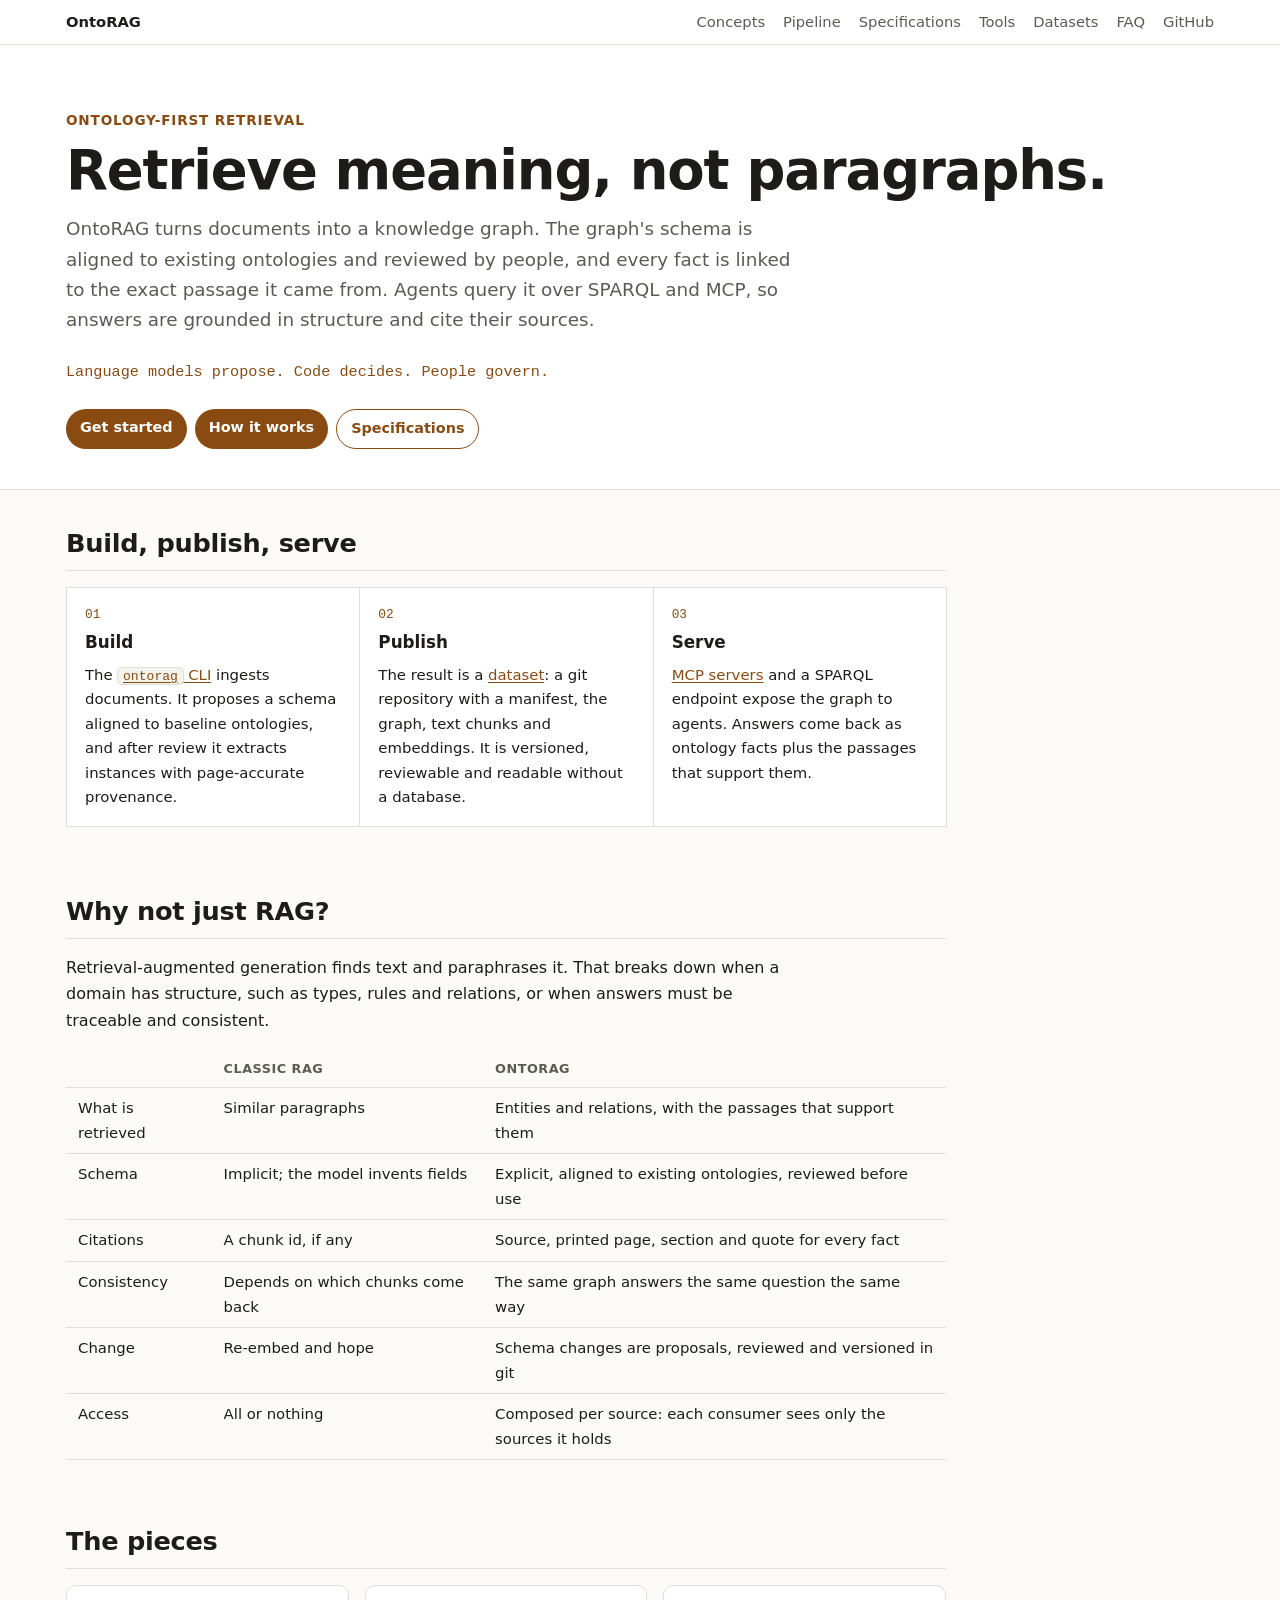
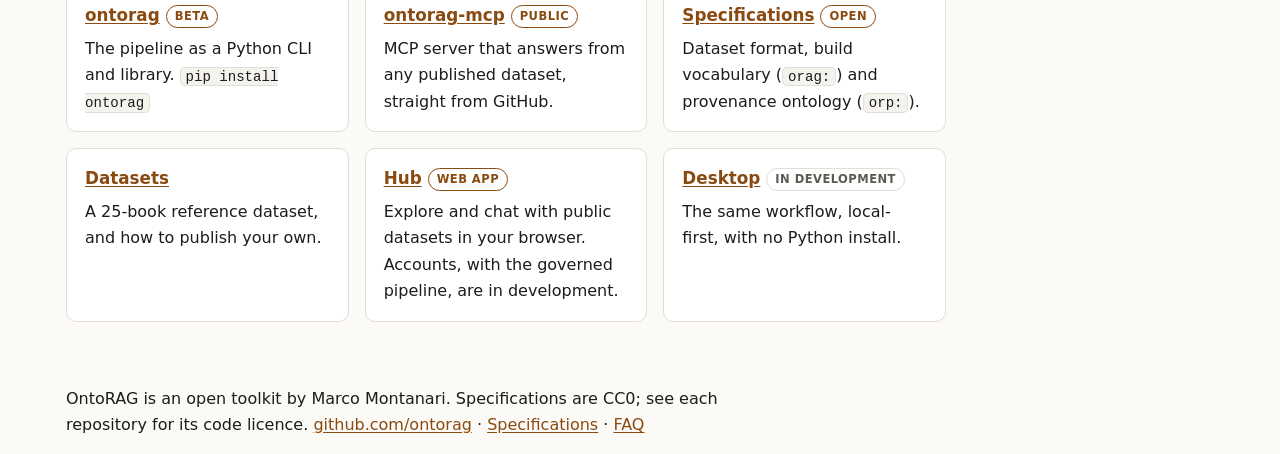
==== commit 6c26854f: "Site: the Hub web app is live at /hub-web/ Co-Authored-By: Claude Opus 5.5 (1M context) <noreply@ant" ====
--- a/index.html
+++ b/index.html
@@ -66,7 +66,7 @@
     <div class="card"><h3><a href="tools/#mcp">ontorag-mcp</a><span class="badge live">Public</span></h3><p>MCP server that answers from any published dataset, straight from GitHub.</p></div>
     <div class="card"><h3><a href="specs/">Specifications</a><span class="badge live">Open</span></h3><p>Dataset format, build vocabulary (<code>orag:</code>) and provenance ontology (<code>orp:</code>).</p></div>
     <div class="card"><h3><a href="datasets/">Datasets</a></h3><p>A 25-book reference dataset, and how to publish your own.</p></div>
-    <div class="card"><h3><a href="tools/#hub">Hub</a><span class="badge">In development</span></h3><p>A web app for the governed pipeline: upload, review the schema, publish and chat.</p></div>
+    <div class="card"><h3><a href="https://ontorag.org/hub-web/">Hub</a><span class="badge live">Web app</span></h3><p>Explore and chat with public datasets in your browser. Accounts, with the governed pipeline, are in development.</p></div>
     <div class="card"><h3><a href="tools/#desktop">Desktop</a><span class="badge">In development</span></h3><p>The same workflow, local-first, with no Python install.</p></div>
   </div>
 </section>
